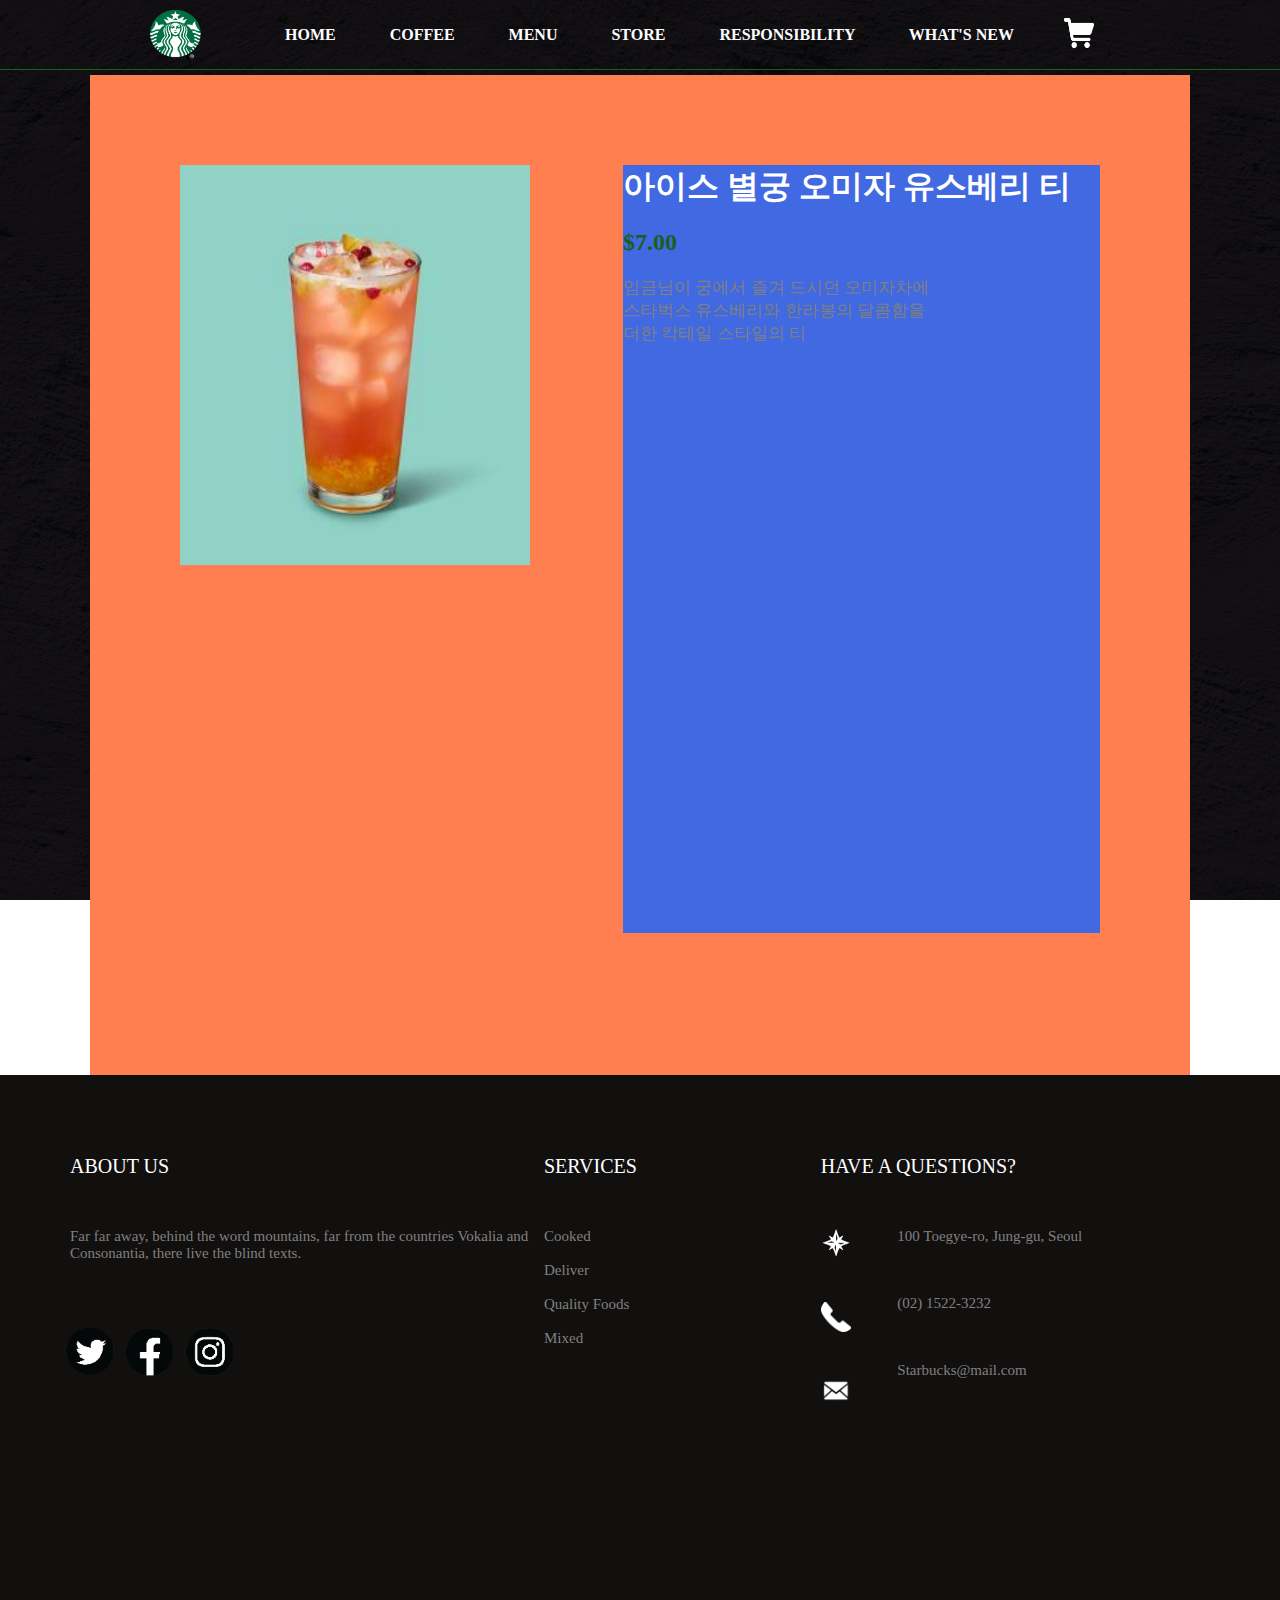
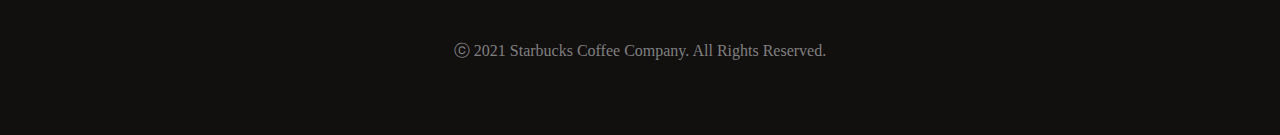
==== sub.html @ 3ebcf14f "2021.12.21" ====
<!DOCTYPE html>
<html lang="en">
<head>
    <meta charset="UTF-8">
    <meta http-equiv="X-UA-Compatible" content="IE=edge">
    <meta name="viewport" content="width=device-width, initial-scale=1.0">
    <title>Starbucks</title>

    <link rel="stylesheet" href="css/common.css">
    <link rel="stylesheet" href="css/footer.css">
    <link rel="stylesheet" href="css/sub.css">

    <script src="https://ajax.aspnetcdn.com/ajax/jQuery/jquery-3.4.0.min.js" > </script>

    <script src="js/header.js"></script>
    
</head>
<body>

    <header>

        <div id="headersub">
               
            <div class="small">
                <div class="logo"><a href="index.html"><img src="img/logo.png" alt=""></a></div>
                <div id="a">
                    <a href="sub.html"> HOME </a>
                    <a href="sub.html"> COFFEE </a>
                    <a href="sub.html"> MENU </a>
                    <a href="sub.html"> STORE </a>
                    <a href="sub.html"> RESPONSIBILITY </a>
                    <a href="sub.html"> WHAT'S NEW </a>
                        
                </div>

                <div class="cart"><a href="sub.html"><img src="img/cart.png" alt=""></a></div>
                <img src="img/i.png"  id="b">

            </div>

            <div id="c">
                <a href="sub.html"> HOME </a>
                <a href="sub.html"> COFFEE </a>
                <a href="sub.html"> MENU </a>
                <a href="sub.html"> STORE </a>
                <a href="sub.html"> RESPONSIBILITY </a>
                <a href="sub.html"> WHAT'S NEW </a>
            </div>  
                   
        </div>
    </header>


    <div id="subbox">

        <div class="smb">

            <img src="img/coffee5.jpg" alt="">

            <div class="text">

                <h1>아이스 별궁 오미자 유스베리 티</h1>
                <h2>$7.00</h2>
                <p>임금님이 궁에서 즐겨 드시던 오미자차에 <br>
                    스타벅스 유스베리와 한라봉의 달콤함을 <br>
                    더한 칵테일 스타일의 티</p>

            </div>
        </div>


    </div>

    <footer>
        <div id="footerbox">

            <div id="footercb1">

                <div class="footerfbox1">
                    

                    <span>ABOUT US</span>

                    <p>Far far away, behind the 
                    word mountains, far from 
                    the countries Vokalia and 
                    Consonantia, there live 
                    the blind texts.</p>
                </div>

                <div class="footerimgbox1">
                    <a href="#"><img src="img/twter.png" alt=""></a>
                    <a href="#"><img src="img/face.png" alt=""></a>
                    <a href="#"><img src="img/instar.png" alt=""></a>
                </div>

            </div>

            <div id="footercb2">

                <div class="footerfbox1">  
                    

                    <span>SERVICES</span> <p>

                    <a href="#">Cooked</a><br><br>
                    <a href="#">Deliver</a><br><br>
                    <a href="#">Quality Foods</a><br><br>
                    <a href="#">Mixed</a><br><br>
                </div>

            </div>

            <div id="footercb3">
                

                <span>HAVE A QUESTIONS?</span> <p>

                <div class="footerimgbox2">  

                    <img src="img/Map.png" alt=""> <p>
                    
                    <img src="img/phone.png" alt=""> <p>
                    
                    <img src="img/mail.png" alt=""> <p>
                
                </div>          

                <div class="footerfbox2">

                    <p>100 Toegye-ro, Jung-gu, Seoul</p>

                    <p>(02) 1522-3232</p>

                    <p>Starbucks@mail.com</p>

                </div>    
                
            </div>

            <div id="footercb4">
                
            </div>

        </div>
        
        <p>ⓒ 2021 Starbucks Coffee Company. All Rights Reserved.</p>

    </footer>

</body>
</html>
---- css/common.css ----
@charset "UTF-8";

*{margin: 0; padding: 0; box-sizing: border-box;}
ul,li,ol{list-style: none;}

@media (max-width:599px) {
  #top{width: 100%; height: 640px; margin: 0 auto; position: relative; font-size: 16px;}
  header{width: 100%; height: 75px; z-index: 3; position: absolute; top: 0; left: 0; right: 0; margin: 0 auto; border-bottom: 1px solid #1B5E20; font-weight: bolder;}

  .logo img{width: 70px; height: 60px; float: left; margin-top: 12px; margin-left: 20px;}
  #b{margin-right: 20px;}

  header .small {width: 100%; display: flex; align-items: center; justify-content: space-between;}
  header #c a{padding: 15px; text-decoration: none; display:block; color: #ffffff; background-color: #1B5E20;}
  header #c a:hover {background-color: #ffffff; color:#1B5E20; text-decoration: none; display: block;}
   #a {display:none;}
   #c {display: none;}
   img {cursor: pointer;}
   .cart img{display: none;}
}

@media(min-width:600px) and (max-width:1099px){
  #top{width: 100%; height: 640px; margin: 0 auto; position: relative; font-size: 16px;}
  header{width: 100%; height: 75px; z-index: 3; position: absolute; top: 0; left: 0; right: 0; margin: 0 auto; border-bottom: 1px solid #1B5E20; font-weight: bolder;}

  .logo img{width: 70px; height: 60px; float: left; margin-top: 12px; margin-left: 20px;}
  #b{margin-right: 20px;}

  header .small {width: 100%; display: flex; align-items: center; justify-content: space-between;}
  header #c a{padding: 15px; text-decoration: none; display:block; color: #ffffff; background-color: #1B5E20;}
  header #c a:hover {background-color: #ffffff; color:#1B5E20; text-decoration: none; display: block;}
   #a {display:none;}
   #c {display: none;}
   img {cursor: pointer;}
   .cart img{display: none;}
}

@media(min-width:1100px){
  #top{width: 100%; height: 640px; margin: 0 auto; position: relative; font-size: 16px;}
  header{width: 100%; height: 70px; z-index: 3; position: absolute; top: 0; left: 0; right: 0; margin: 0 auto; border-bottom: 1px solid #1B5E20; font-weight: bolder;}
  #headersub{width: 1100px; height: 100%; margin: 0 auto;}

  .logo img{width: 70px; height: 60px; float: left; margin-top: 10px; margin-left: 50px;}
  .cart img{width: 30px; height: 30px; }

  header .small{width: 100%; display: flex; align-items: center; justify-content:flex-start;}
  header a{padding: 25px; text-decoration: none; color: #ffffff; text-align: center; width: 100%;}
  header a:hover {background:none; color:#1B5E20;}
   #b,#c {display: none;}
   #a {display:block;}
}
---- css/footer.css ----
@charset "UTF-8";

@media(min-width:1100px){
  footer{width: 100%; height: 660px; background-color: #120F0F; color: white; margin: 0 auto;padding: 20px;}
  #footerbox{width: 100%; height: 80%; margin: 0 auto; padding: 60px 40px;}
  #footerbox p{text-align:start; font-size: 15px;}
  #footerbox span{font-size: 20px;}
  footer p{color: gray;  margin-top: 50px; text-align: center;}
  #footercb1{width: 40%; height: 100%; float: left; margin-right: 10px; margin-left: 10px;}
  #footercb1 img{width: 80px; height: 80px; float: left; margin-top: 50px; margin-left: -20px;}
  
  
  #footercb2{width: 23%; height: 100%; float: left; margin-right: 10px;}
  #footercb2 a{color: gray; text-decoration: none;}
  
  #footercb3{width: 33%; height: 100%; float: left;}
  .footerimgbox2{width: 20%; float: left; margin-top: 10px;}
  .footerimgbox2 img{width: 30px; height: 30px; margin-top: -10px;}
  
  .footerfbox2 p{margin-top: 50px;}

}

@media(min-width:600px) and (max-width:1099px){

  footer{width: 100%; height: 660px; background-color: #120F0F; color: white; margin: 0 auto;}
  #footerbox{width: 100%; height: 80%; margin: 0 auto;padding: 50px 30px;}
  #footerbox p{text-align:start; font-size: 15px;}
  #footerbox span{font-size: 20px;}
  footer p{color: gray;  margin-top: 50px; text-align: center;}
  #footercb1{width: 35%; height: 100%; float: left; margin-right: 10px;}
  #footercb1 img{width: 70px; height: 70px; float: left; margin-top: 50px; margin-left: -10px;}
  
  
  #footercb2{width: 24%; height: 100%; float: left; margin-right: 10px;}
  #footercb2 a{color: gray; text-decoration: none;}
  
  #footercb3{width: 35%; height: 100%; float: left;}
  .footerimgbox2{width: 20%; float: left; margin-top: 10px;}
  .footerimgbox2 img{width: 20px; height: 20px; margin-top: -20px;}
  
  .footerfbox2 p{margin-top: 50px;}


}

@media(max-width:599px){
  footer{width: 100%; height: 1000px; background-color: #120F0F; color: white; }
  #footerbox{width: 100%; height: 90%; float: left; padding: 50px;}
  #footerbox p{text-align:start; font-size: 15px;}
  #footerbox span{font-size: 20px;}
  footer p{color: gray;  margin-top: 50px; text-align: center;}
  #footercb1{width: 100%; height: 30%; margin-top: 30px;}
  #footercb1 img{width: 80px; height: 80px; float: left;}
  
  
  #footercb2{width: 100%; height: 30%; }
  #footercb2 a{color: gray; text-decoration: none;}
  
  #footercb3{width: 100%; height: 30%;}
  .footerimgbox2{width: 20%; float: left;}
  .footerimgbox2 img{width: 30px; height: 30px; margin-top: -10px;}
  
  .footerfbox2 p{margin-top: 50px;}

}
---- css/sub.css ----
@charset "UTF-8";

@font-face {
  font-family: 'S-CoreDream-9Black';
  src: url('https://cdn.jsdelivr.net/gh/projectnoonnu/noonfonts_six@1.2/S-CoreDream-9Black.woff') format('woff');
  font-weight: normal;
  font-style: normal;
}

body{width: 100%; height: 100%; background: url(../img/bg.jpg) no-repeat fixed  top/cover;}

#subbox{width: 1100px; height: 100%; background-color: coral; margin: 0 auto;}

.smb{width: 100%; height: 1000px; margin-top: 75px; padding: 20px;}
.smb img{width: 350px; height: 400px; margin-top: 70px; margin-left: 70px; float: left;}

.text{width: 45%; height: 80%; background-color: royalblue; float: right; margin-right: 70px; margin-top: 70px;}
.text h1{color: white; margin-bottom: 20px; f}
.text h2{color: #1B5E20;  margin-bottom: 20px;}
.text p{color: gray; font-size: 17px;}
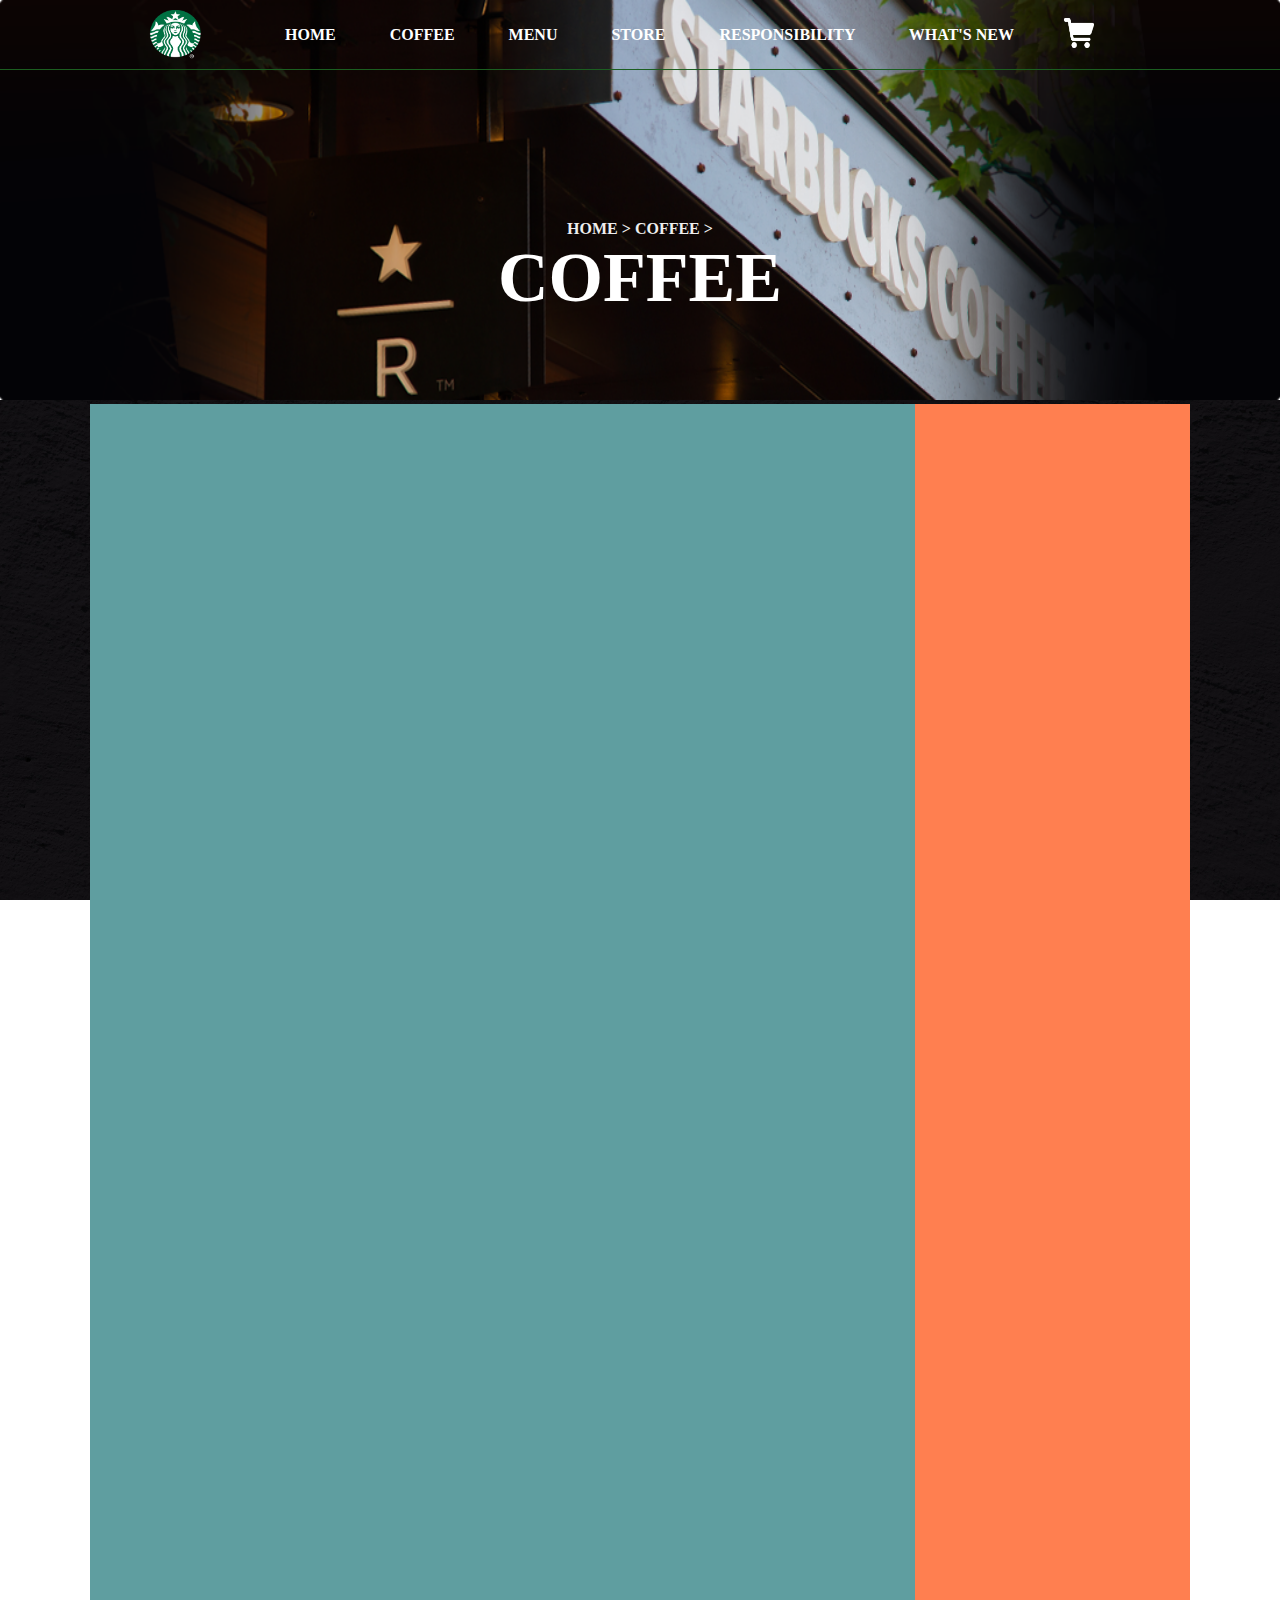
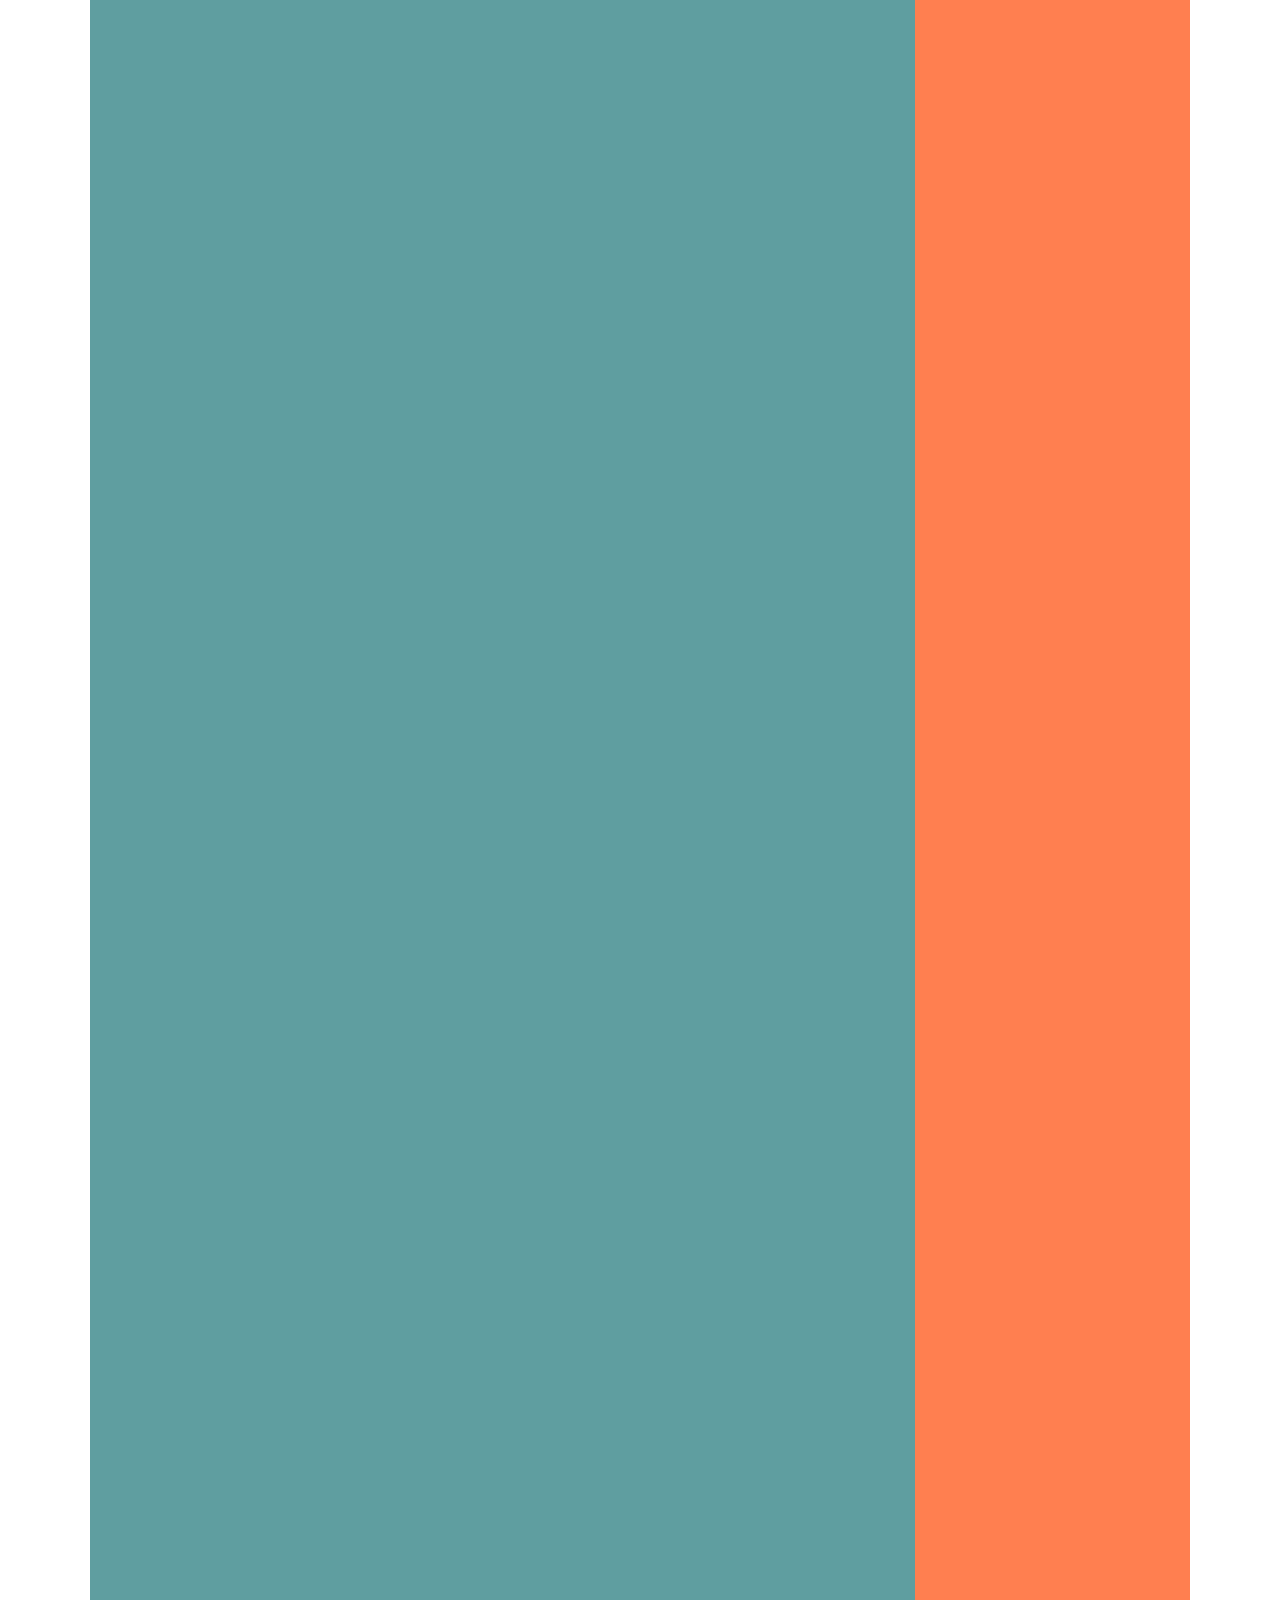
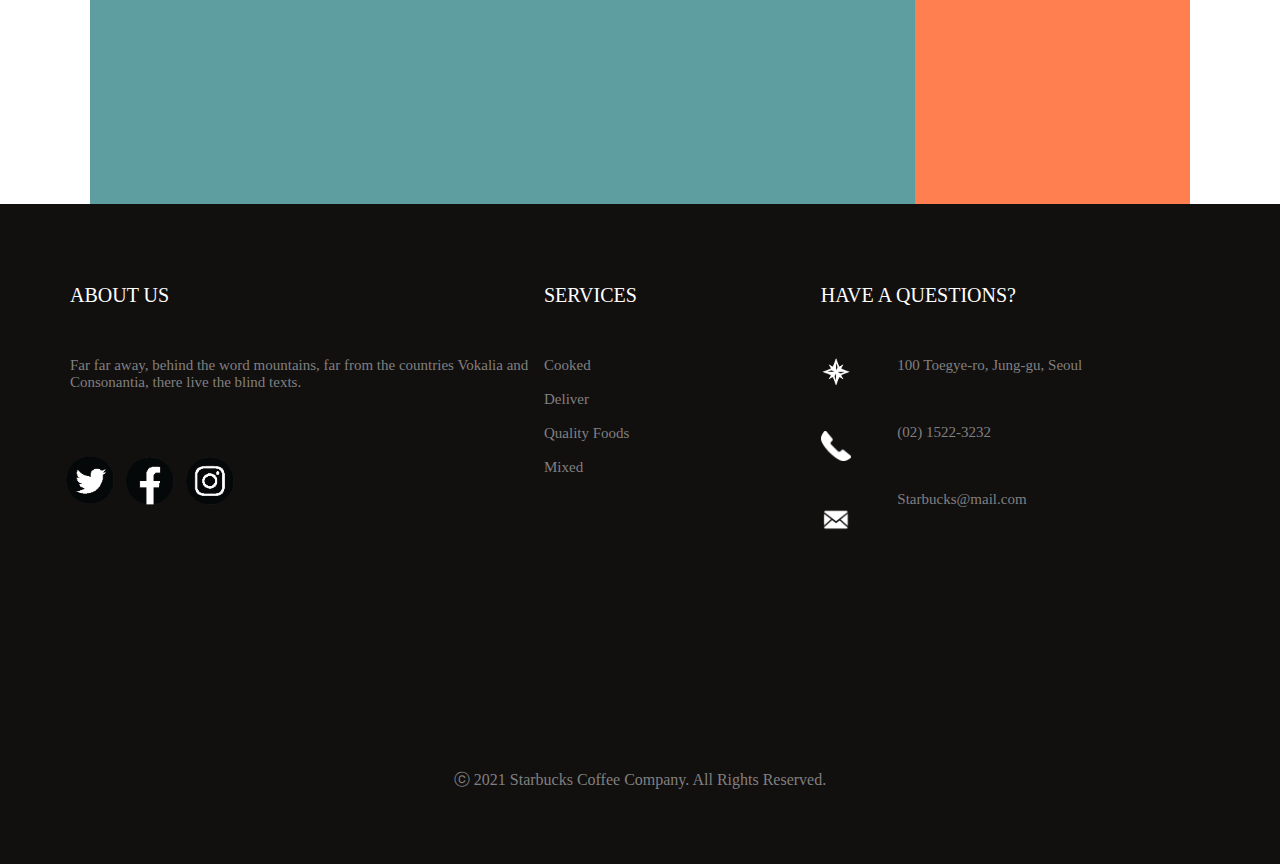
==== commit e8bdc2e0: "2021.12.22" ====
--- a/sub.html
+++ b/sub.html
@@ -50,24 +50,24 @@
         </div>
     </header>
 
+    <div id="subbn">
+        <img src="img/reserve_store_fimg01.png" alt="">
+
+        <div class="fb">
+            <p><a href="index.html">HOME ></a> COFFEE ></p>
+            <h1>COFFEE</h1>
+        </div>
+    </div>
 
     <div id="subbox">
 
-        <div class="smb">
+        <div class="sba">
 
-            <img src="img/coffee5.jpg" alt="">
-
-            <div class="text">
-
-                <h1>아이스 별궁 오미자 유스베리 티</h1>
-                <h2>$7.00</h2>
-                <p>임금님이 궁에서 즐겨 드시던 오미자차에 <br>
-                    스타벅스 유스베리와 한라봉의 달콤함을 <br>
-                    더한 칵테일 스타일의 티</p>
-
-            </div>
         </div>
 
+        <div class="sbb">
+            
+        </div>
 
     </div>
 
--- a/css/sub.css
+++ b/css/sub.css
@@ -6,15 +6,18 @@
   font-weight: normal;
   font-style: normal;
 }
+a{text-decoration: none;}
 
 body{width: 100%; height: 100%; background: url(../img/bg.jpg) no-repeat fixed  top/cover;}
 
 #subbox{width: 1100px; height: 100%; background-color: coral; margin: 0 auto;}
 
-.smb{width: 100%; height: 1000px; margin-top: 75px; padding: 20px;}
-.smb img{width: 350px; height: 400px; margin-top: 70px; margin-left: 70px; float: left;}
+#subbn img{width: 100%; height: 400px; position: relative;}
 
-.text{width: 45%; height: 80%; background-color: royalblue; float: right; margin-right: 70px; margin-top: 70px;}
-.text h1{color: white; margin-bottom: 20px; f}
-.text h2{color: #1B5E20;  margin-bottom: 20px;}
-.text p{color: gray; font-size: 17px;}+.fb{position: absolute; color: white; width: 100%; top: 220px; text-align: center;}
+.fb p{font-weight: bolder; color: #eee;}
+.fb a{color: #eee; font-weight: bolder;}
+.fb a:hover{color:#1B5E20;}
+.fb h1{font-size: 70px;}
+
+.sba{width: 75%; height: 3000px; background-color: cadetblue;}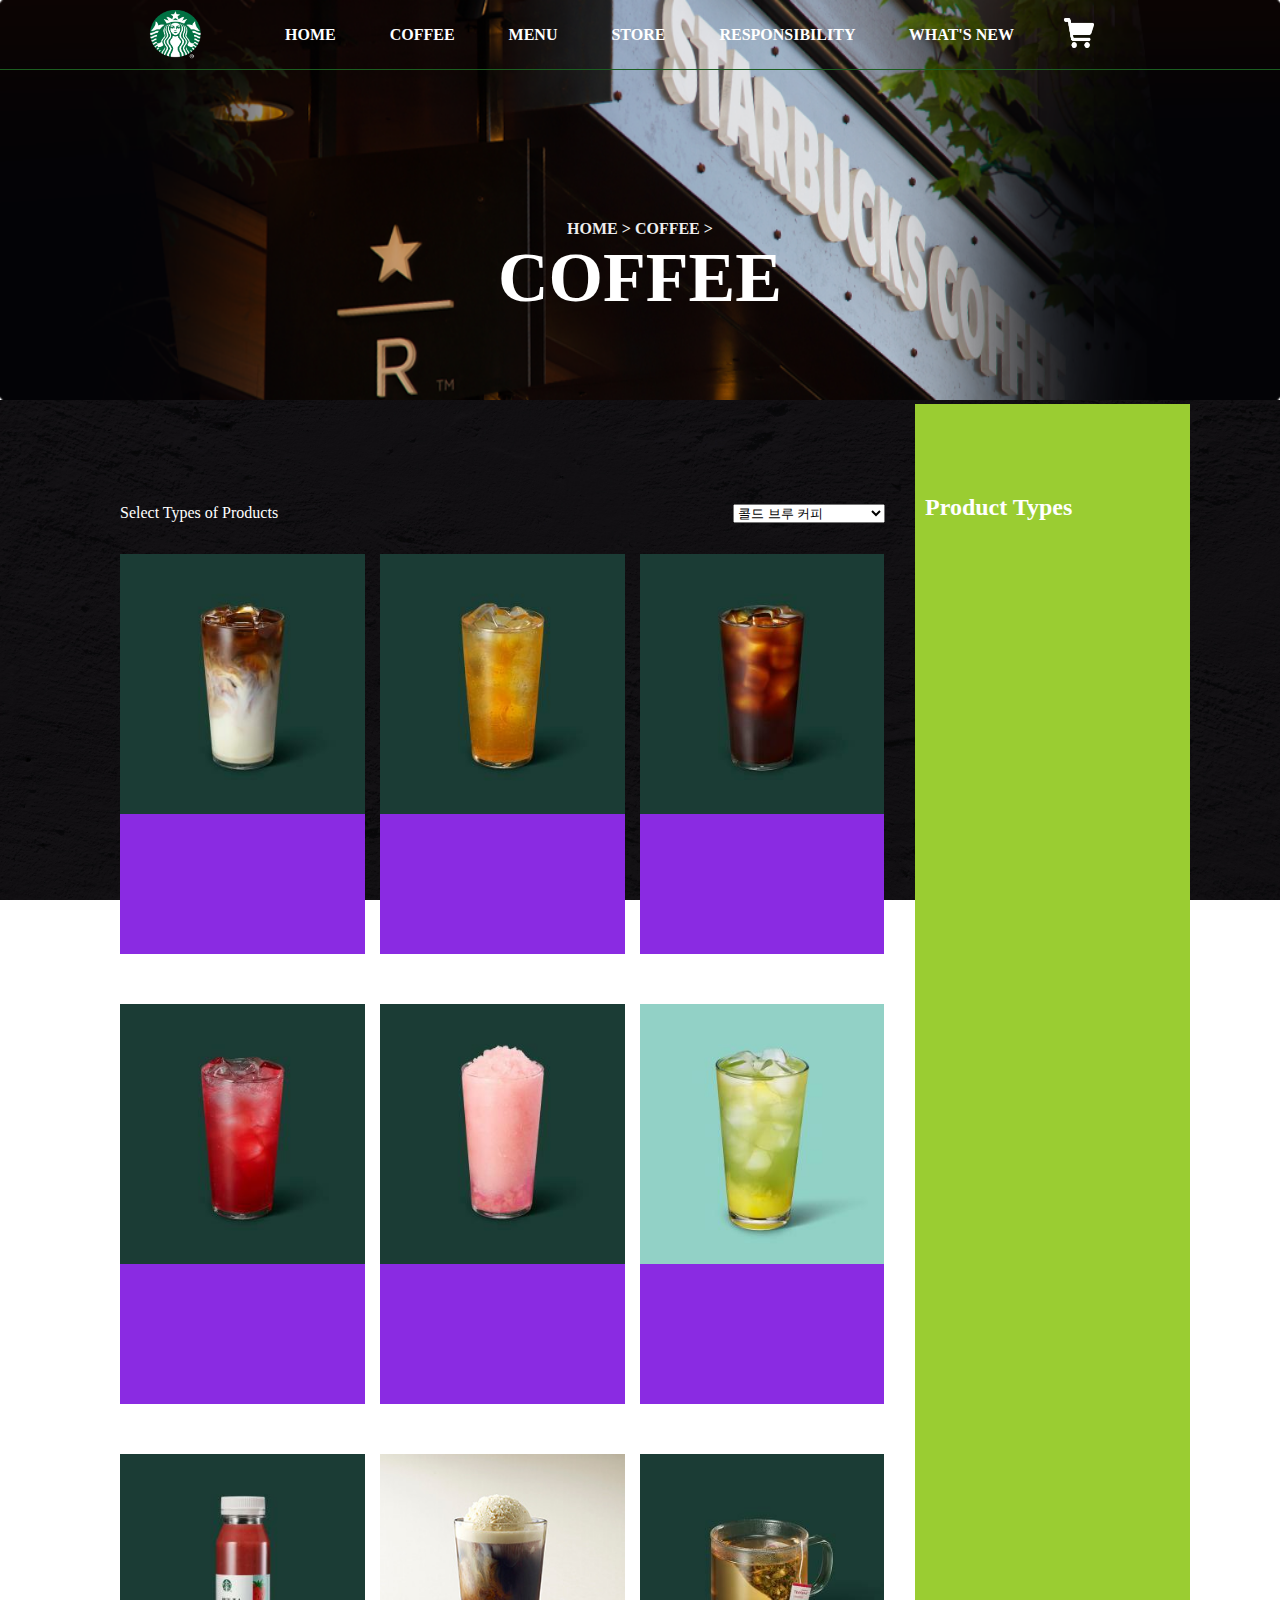
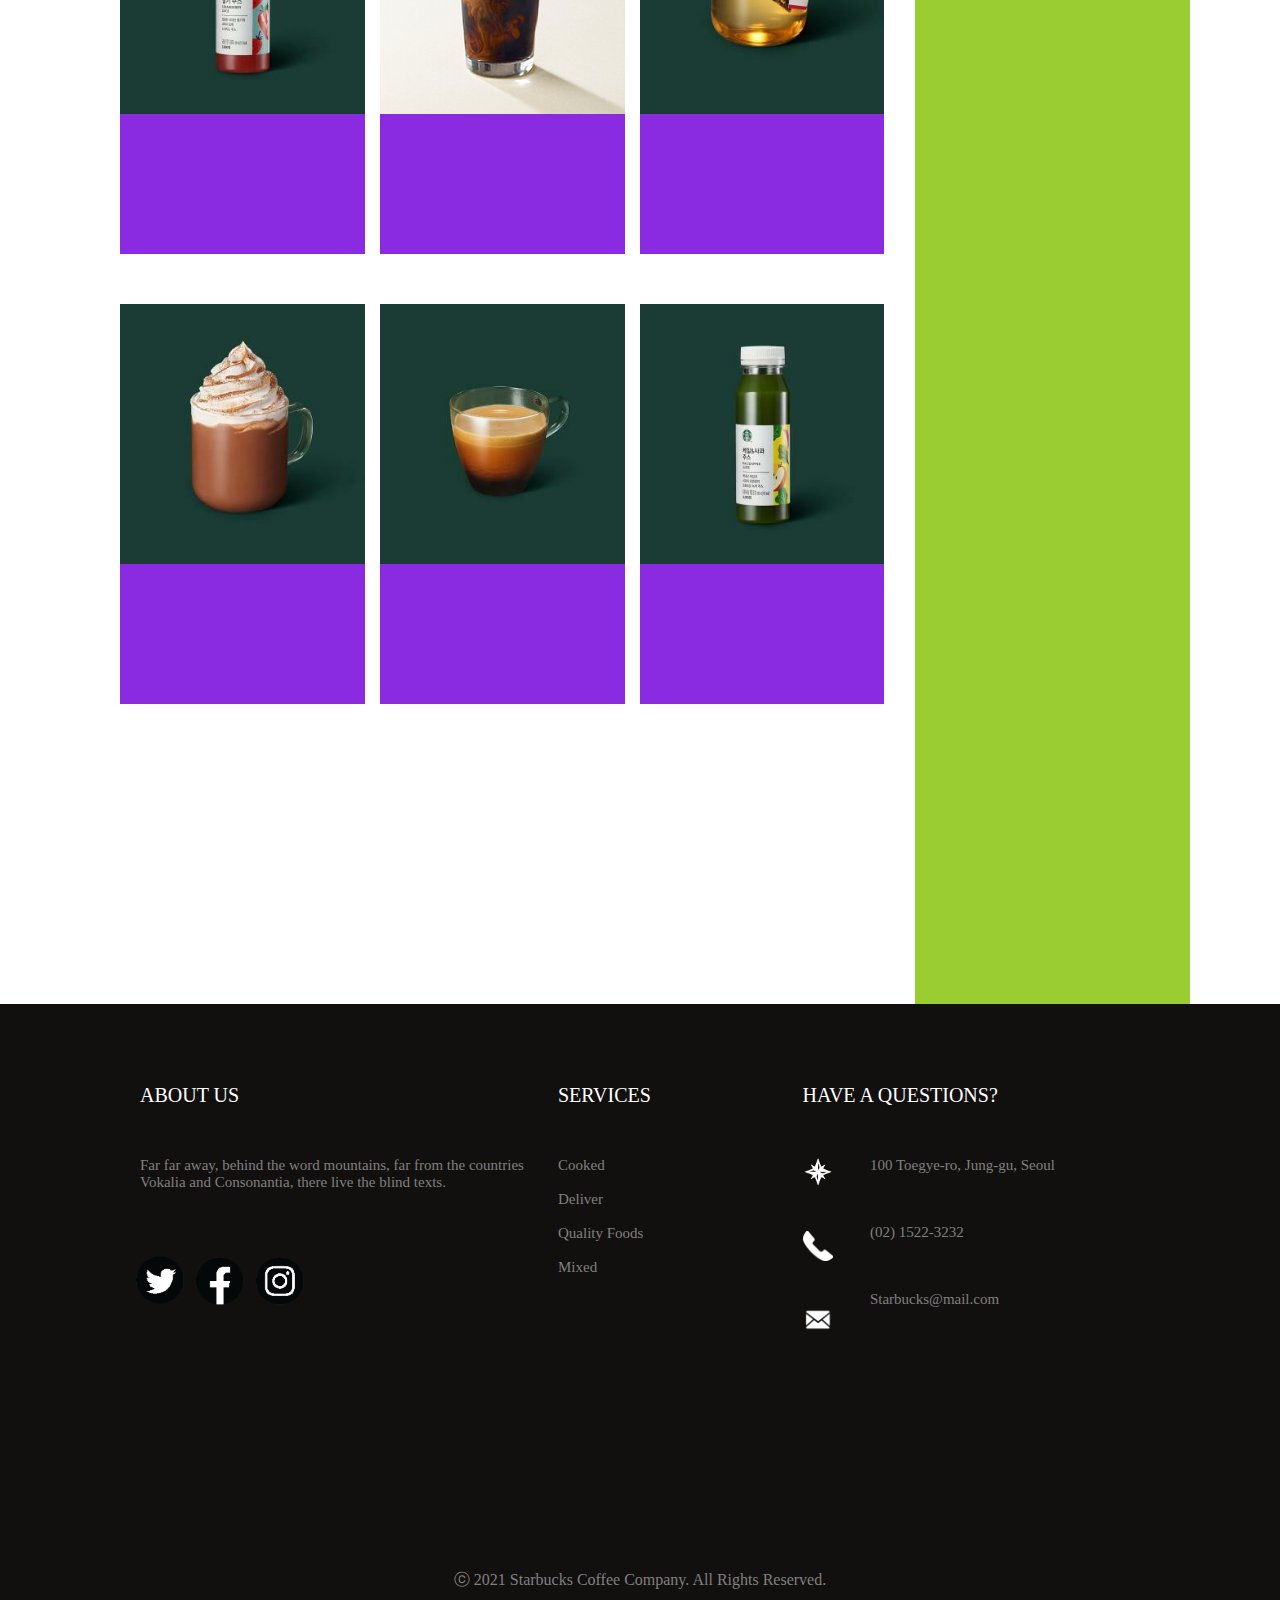
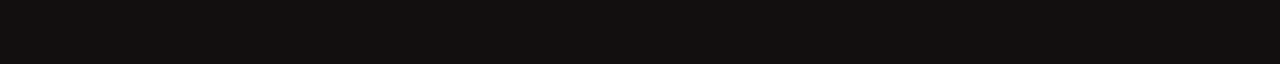
==== commit 173c3295: "2021.12.23" ====
--- a/sub.html
+++ b/sub.html
@@ -54,20 +54,125 @@
         <img src="img/reserve_store_fimg01.png" alt="">
 
         <div class="fb">
-            <p><a href="index.html">HOME ></a> COFFEE ></p>
+            <p><a href="index.html">HOME &#62;</a> COFFEE &#62;</p>
             <h1>COFFEE</h1>
         </div>
     </div>
 
     <div id="subbox">
 
-        <div class="sba">
-
-        </div>
-
-        <div class="sbb">
+        <div id="sba">
+
+            <div class="Products">
+                <p>Select Types of Products</p>
+
+                <select name="select" id="select">
+                    <option>콜드 브루 커피</option>
+                    <option>브루드 커피</option>
+                    <option>에스프레소</option>
+                    <option>프라푸치노</option>
+                    <option>블렌디드</option>
+                    <option>스타벅스 피지오</option>
+                    <option>티(티바나)</option>
+                    <option>기타 제조 음료</option>
+                    <option>스타벅스 주스(병음료)</option>
+                </select>
+            </div>
+
+            <div class="Shopping">
+
+                <img src="img/[128695]_20210426092031969.jpg" alt="">
+
+                <div class="">
+
+                </div>
+
+            </div>
+            <div class="Shopping">
+
+                <img src="img/[107025]_20210419104756955.jpg" alt="">
+                
+
+            </div>
+            <div class="Shopping1">
+
+                <img src="img/[106509]_20210430111852870.jpg" alt="">
+                
+
+            </div>
+            <div class="Shopping">
+
+                <img src="img/[107031]_20210419125349904.jpg" alt="">
+
+
+            </div>
+            <div class="Shopping">
+
+                <img src="img/[9200000002766]_20210419125528821.jpg" alt="">
+
+
+            </div>
+            <div class="Shopping1">
+
+                <img src="img/[9200000003516]_20210322093050113.jpg" alt="">
+
+
+            </div>
+            <div class="Shopping">
+
+                <img src="img/[5210008070]_20210426095034991.jpg" alt="">
+
+
+            </div>
+            <div class="Shopping">
+
+                <img src="img/[9200000001635]_20210225092236748.jpg" alt="">
+                
+
+            </div>
+            <div class="Shopping1">
+
+                <img src="img/[4004000000076]_20210415154920731.jpg" alt="">
+                
+
+            </div>
+            <div class="Shopping">
+
+                <img src="img/[72]_20210415140949967.jpg" alt="">
+
+
+            </div>
+            <div class="Shopping">
+
+                <img src="img/[20]_20210415144112678.jpg" alt="">
+                
+
+            </div>
+            <div class="Shopping1">
+
+                <img src="img/[5210008072]_20210426100712780.jpg" alt="">
+
+
+            </div>
+
+            <div class="">
+
+
+            </div>
+
+        </div>
+
+
+
+        <div id="sbb">
             
-        </div>
+            <h2>Product Types</h2>
+
+            
+
+
+        </div>
+
 
     </div>
 
--- a/css/footer.css
+++ b/css/footer.css
@@ -2,7 +2,7 @@
 
 @media(min-width:1100px){
   footer{width: 100%; height: 660px; background-color: #120F0F; color: white; margin: 0 auto;padding: 20px;}
-  #footerbox{width: 100%; height: 80%; margin: 0 auto; padding: 60px 40px;}
+  #footerbox{width: 1100PX; height: 80%; margin: 0 auto; padding: 60px 40px;}
   #footerbox p{text-align:start; font-size: 15px;}
   #footerbox span{font-size: 20px;}
   footer p{color: gray;  margin-top: 50px; text-align: center;}
--- a/css/sub.css
+++ b/css/sub.css
@@ -10,7 +10,7 @@
 
 body{width: 100%; height: 100%; background: url(../img/bg.jpg) no-repeat fixed  top/cover;}
 
-#subbox{width: 1100px; height: 100%; background-color: coral; margin: 0 auto;}
+#subbox{width: 1100px; height: 2200px; margin: 0 auto;}
 
 #subbn img{width: 100%; height: 400px; position: relative;}
 
@@ -20,4 +20,17 @@
 .fb a:hover{color:#1B5E20;}
 .fb h1{font-size: 70px;}
 
-.sba{width: 75%; height: 3000px; background-color: cadetblue;}+#sba{width: 75%; height: 100%; padding: 100px 30px; float: left;}
+.Products{width: 100%; height: 50px;}
+.Products p{float: left; color: white; }
+.Products select{float: right;}
+
+.Shopping{width: 32%; height: 400px; background-color: blueviolet; float: left; margin-right: 15px; margin-bottom: 50px;}
+.Shopping img{width: 100%; height: 65%;}
+
+.Shopping1{width: 32%; height: 400px; background-color: blueviolet; float: left;}
+.Shopping1 img{width: 100%; height: 65%;}
+
+
+#sbb{width: 25%; height: 100%; background-color: yellowgreen; float: right; padding: 90px 10px;}
+#sbb h2{color: white;} 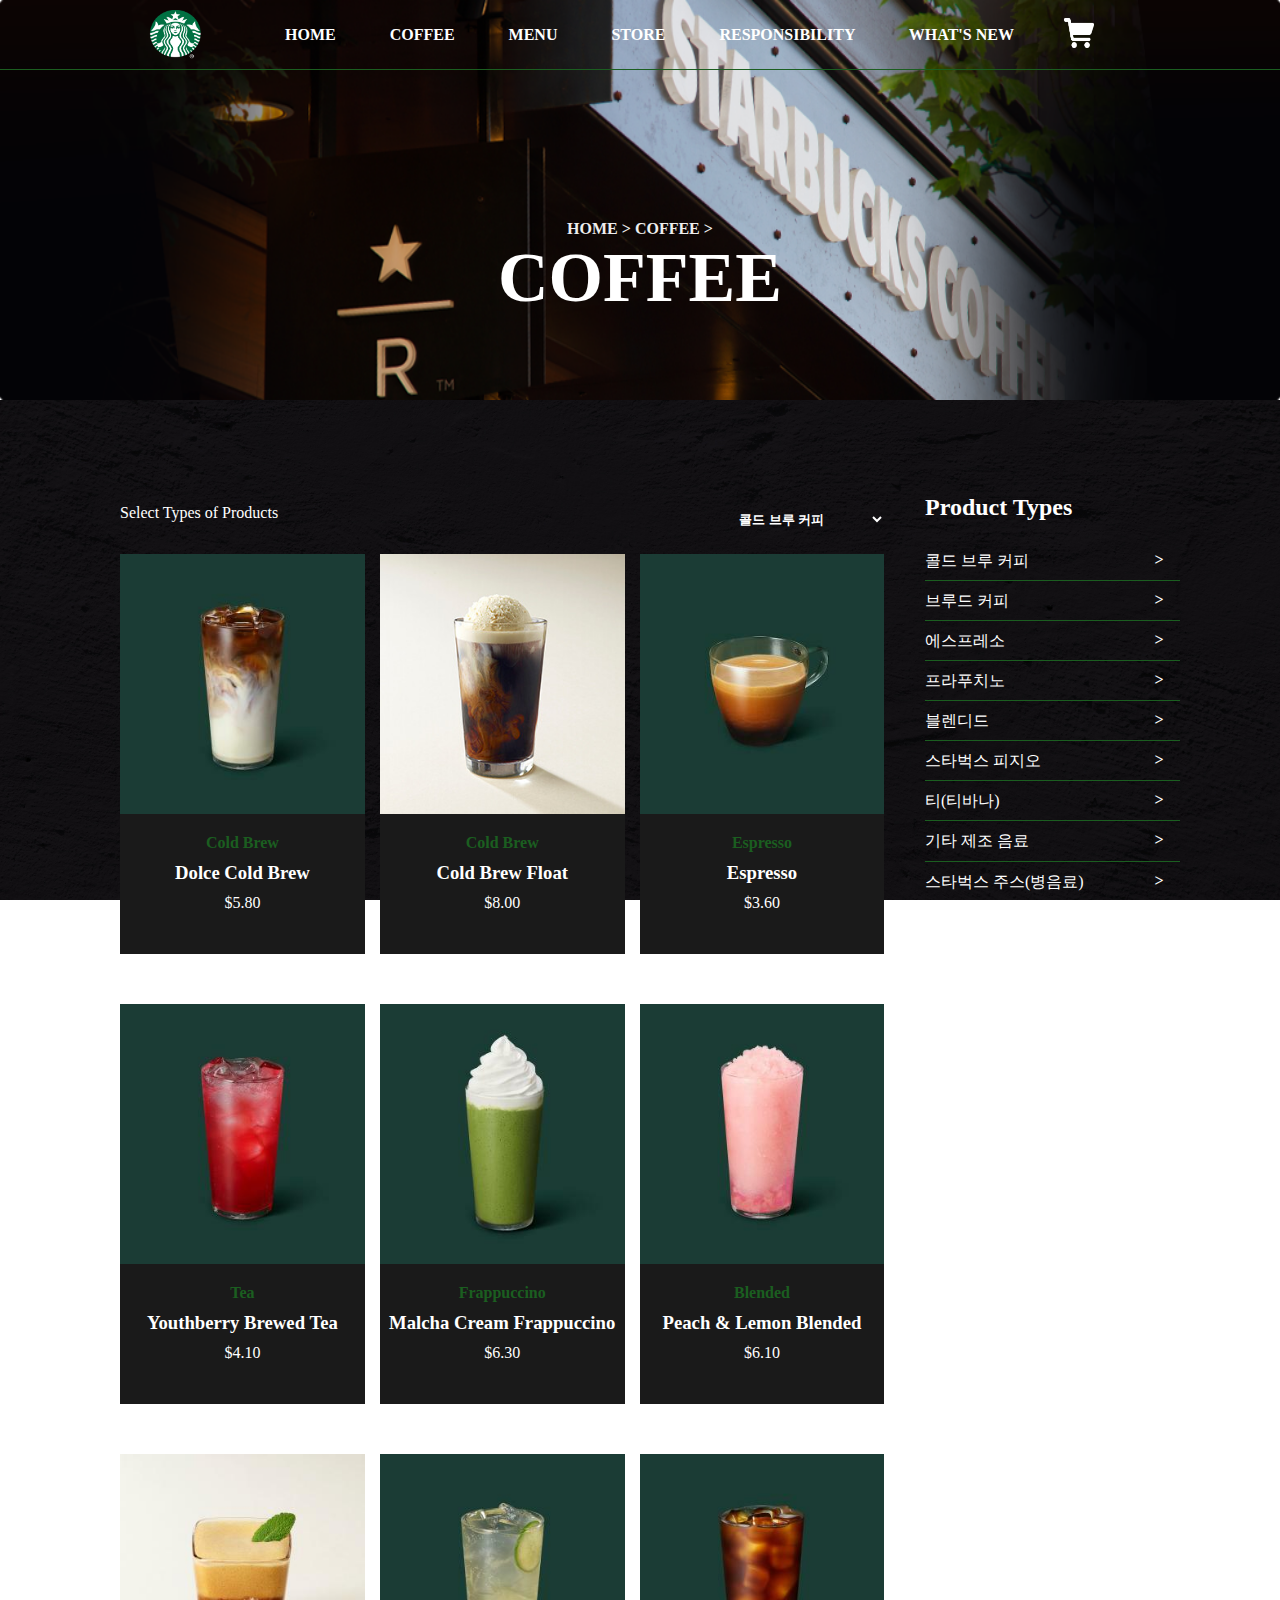
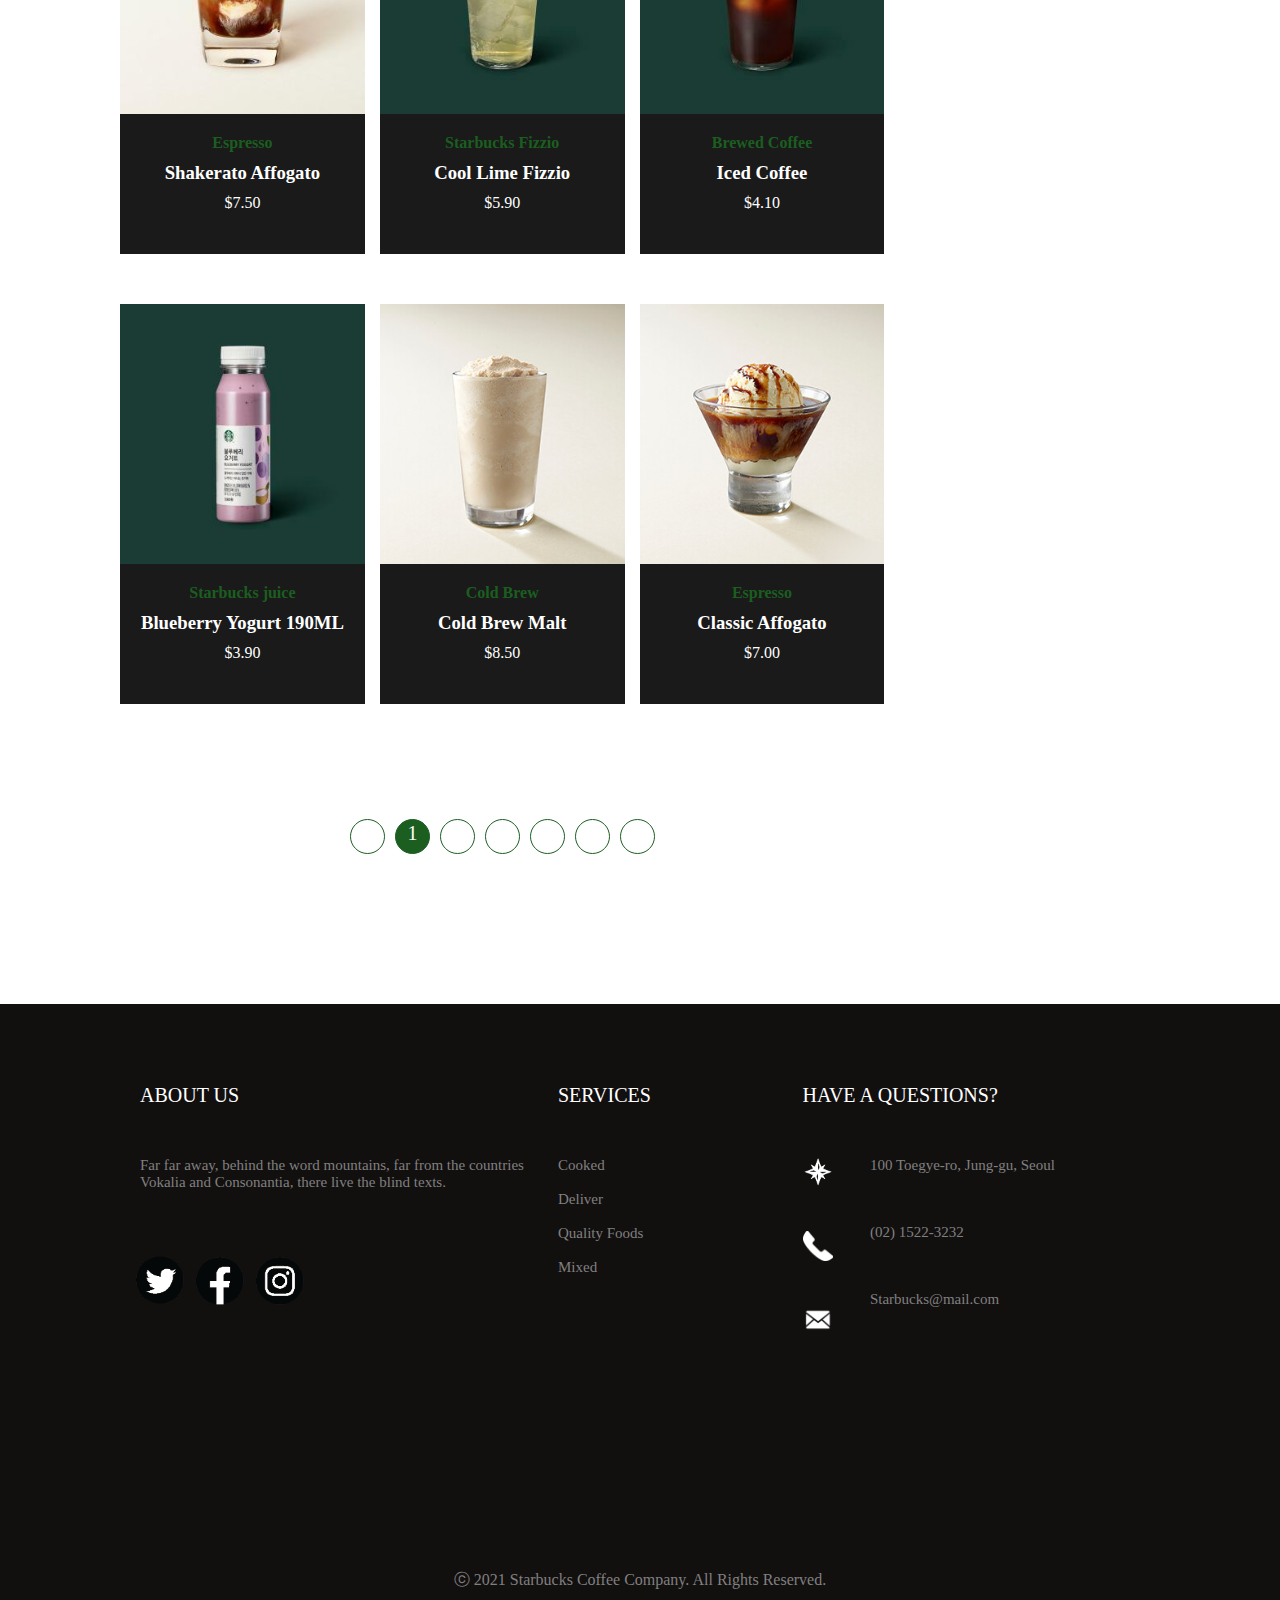
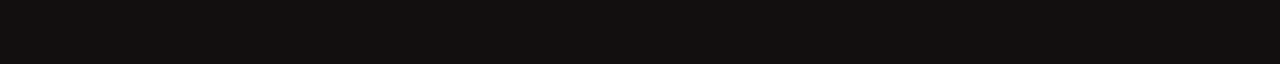
==== commit 51259b56: "2021.12.24" ====
--- a/sub.html
+++ b/sub.html
@@ -24,7 +24,7 @@
             <div class="small">
                 <div class="logo"><a href="index.html"><img src="img/logo.png" alt=""></a></div>
                 <div id="a">
-                    <a href="sub.html"> HOME </a>
+                    <a href="index.html"> HOME </a>
                     <a href="sub.html"> COFFEE </a>
                     <a href="sub.html"> MENU </a>
                     <a href="sub.html"> STORE </a>
@@ -39,7 +39,7 @@
             </div>
 
             <div id="c">
-                <a href="sub.html"> HOME </a>
+                <a href="index.html"> HOME </a>
                 <a href="sub.html"> COFFEE </a>
                 <a href="sub.html"> MENU </a>
                 <a href="sub.html"> STORE </a>
@@ -81,82 +81,336 @@
 
             <div class="Shopping">
 
-                <img src="img/[128695]_20210426092031969.jpg" alt="">
-
-                <div class="">
-
-                </div>
-
-            </div>
-            <div class="Shopping">
-
-                <img src="img/[107025]_20210419104756955.jpg" alt="">
+                <div class="imgbox">
+
+                    <img src="img/[128695]_20210426092031969.jpg" alt="">
+
+                    <div class="sc">
+
+                        <div class="scs1">
+                            <img src="img/sub1.png" alt="">
+                        </div>
+
+                        <div class="scs2">
+                            <img src="img/sub2.png" alt="">
+                        </div>
+                    </div>
+
+                </div>
+
+                <div class="tb">
+                    <p>Cold Brew</p>
+                    <h3>Dolce Cold Brew</h3>
+                    <span>$5.80</span>
+                </div>
+
+            </div>
+            <div class="Shopping">
+
+                <div class="imgbox">
+
+                    <img src="img/[9200000001635]_20210225092236748.jpg" alt="">
+
+                    <div class="sc">
+
+                        <div class="scs1">
+                            <img src="img/sub1.png" alt="">
+                        </div>
+
+                        <div class="scs2">
+                            <img src="img/sub2.png" alt="">
+                        </div>
+                    </div>
+
+                </div>
+
+                <div class="tb">
+                    <p>Cold Brew</p>
+                    <h3>Cold Brew Float</h3>
+                    <span>$8.00</span>
+                </div>
                 
 
             </div>
             <div class="Shopping1">
 
-                <img src="img/[106509]_20210430111852870.jpg" alt="">
-                
-
-            </div>
-            <div class="Shopping">
-
-                <img src="img/[107031]_20210419125349904.jpg" alt="">
-
-
-            </div>
-            <div class="Shopping">
-
-                <img src="img/[9200000002766]_20210419125528821.jpg" alt="">
-
+                <div class="imgbox">
+
+                    <img src="img/[20]_20210415144112678.jpg" alt="">
+
+                    <div class="sc">
+
+                        <div class="scs1">
+                            <img src="img/sub1.png" alt="">
+                        </div>
+
+                        <div class="scs2">
+                            <img src="img/sub2.png" alt="">
+                        </div>
+                    </div>
+
+                </div>
+
+                <div class="tb">
+                    <p>Espresso</p>
+                    <h3>Espresso</h3>
+                    <span>$3.60</span>
+                </div>
+                
+
+            </div>
+            
+            <div class="Shopping">
+
+                <div class="imgbox">
+
+                    <img src="img/[107031]_20210419125349904.jpg" alt="">
+
+                    <div class="sc">
+
+                        <div class="scs1">
+                            <img src="img/sub1.png" alt="">
+                        </div>
+
+                        <div class="scs2">
+                            <img src="img/sub2.png" alt="">
+                        </div>
+                    </div>
+
+                </div>
+
+                <div class="tb">
+                    <p>Tea</p>
+                    <h3>Youthberry Brewed Tea</h3>
+                    <span>$4.10</span>
+                </div>
+
+            </div>
+            <div class="Shopping">
+
+                <div class="imgbox">
+
+                    <img src="img/[9200000002502]_20210426100408048.jpg" alt="">
+
+                    <div class="sc">
+
+                        <div class="scs1">
+                            <img src="img/sub1.png" alt="">
+                        </div>
+
+                        <div class="scs2">
+                            <img src="img/sub2.png" alt="">
+                        </div>
+                    </div>
+
+                </div>
+
+                <div class="tb">
+                    <p>Frappuccino</p>
+                    <h3>Malcha Cream Frappuccino</h3>
+                    <span>$6.30</span>
+                </div>
+                
 
             </div>
             <div class="Shopping1">
 
-                <img src="img/[9200000003516]_20210322093050113.jpg" alt="">
-
-
-            </div>
-            <div class="Shopping">
-
-                <img src="img/[5210008070]_20210426095034991.jpg" alt="">
-
-
-            </div>
-            <div class="Shopping">
-
-                <img src="img/[9200000001635]_20210225092236748.jpg" alt="">
+                <div class="imgbox">
+
+                    <img src="img/[9200000002766]_20210419125528821.jpg" alt="">
+
+                    <div class="sc">
+
+                        <div class="scs1">
+                            <img src="img/sub1.png" alt="">
+                        </div>
+
+                        <div class="scs2">
+                            <img src="img/sub2.png" alt="">
+                        </div>
+                    </div>
+
+                </div>
+
+                <div class="tb">
+                    <p>Blended</p>
+                    <h3>Peach & Lemon Blended</h3>
+                    <span>$6.10</span>
+                </div>
+                
+
+            </div>
+            <div class="Shopping">
+
+                <div class="imgbox">
+
+                    <img src="img/[9200000003505]_20210322093241535.jpg" alt="">
+
+                    <div class="sc">
+
+                        <div class="scs1">
+                            <img src="img/sub1.png" alt="">
+                        </div>
+
+                        <div class="scs2">
+                            <img src="img/sub2.png" alt="">
+                        </div>
+                    </div>
+
+                </div>
+
+                <div class="tb">
+                    <p>Espresso</p>
+                    <h3>Shakerato Affogato</h3>
+                    <span>$7.50</span>
+                </div>
+
+            </div>
+            <div class="Shopping">
+
+                <div class="imgbox">
+
+                    <img src="img/[107051]_20210419112151972.jpg" alt="">
+
+                    <div class="sc">
+
+                        <div class="scs1">
+                            <img src="img/sub1.png" alt="">
+                        </div>
+
+                        <div class="scs2">
+                            <img src="img/sub2.png" alt="">
+                        </div>
+                    </div>
+
+                </div>
+
+                <div class="tb">
+                    <p>Starbucks Fizzio</p>
+                    <h3>Cool Lime Fizzio</h3>
+                    <span>$5.90</span>
+                </div>
                 
 
             </div>
             <div class="Shopping1">
 
-                <img src="img/[4004000000076]_20210415154920731.jpg" alt="">
-                
-
-            </div>
-            <div class="Shopping">
-
-                <img src="img/[72]_20210415140949967.jpg" alt="">
-
-
-            </div>
-            <div class="Shopping">
-
-                <img src="img/[20]_20210415144112678.jpg" alt="">
+                <div class="imgbox">
+
+                    <img src="img/[106509]_20210430111852870.jpg" alt="">
+
+                    <div class="sc">
+
+                        <div class="scs1">
+                            <img src="img/sub1.png" alt="">
+                        </div>
+
+                        <div class="scs2">
+                            <img src="img/sub2.png" alt="">
+                        </div>
+                    </div>
+
+                </div>
+
+                <div class="tb">
+                    <p>Brewed Coffee</p>
+                    <h3>Iced Coffee</h3>
+                    <span>$4.10</span>
+                </div>
+                
+
+            </div>
+            <div class="Shopping">
+
+                <div class="imgbox">
+
+                    <img src="img/[5210008063]_20210419104847612.jpg" alt="">
+
+                    <div class="sc">
+
+                        <div class="scs1">
+                            <img src="img/sub1.png" alt="">
+                        </div>
+
+                        <div class="scs2">
+                            <img src="img/sub2.png" alt="">
+                        </div>
+                    </div>
+
+                </div>
+
+                <div class="tb">
+                    <p>Starbucks juice</p>
+                    <h3>Blueberry Yogurt 190ML</h3>
+                    <span>$3.90</span>
+                </div>
+
+            </div>
+            <div class="Shopping">
+
+                <div class="imgbox">
+
+                    <img src="img/[9200000001636]_20210225093600536.jpg" alt="">
+
+                    <div class="sc">
+
+                        <div class="scs1">
+                            <img src="img/sub1.png" alt="">
+                        </div>
+
+                        <div class="scs2">
+                            <img src="img/sub2.png" alt="">
+                        </div>
+                    </div>
+
+                </div>
+
+                <div class="tb">
+                    <p>Cold Brew</p>
+                    <h3>Cold Brew Malt</h3>
+                    <span>$8.50</span>
+                </div>
                 
 
             </div>
             <div class="Shopping1">
 
-                <img src="img/[5210008072]_20210426100712780.jpg" alt="">
-
-
-            </div>
-
-            <div class="">
-
+                <div class="imgbox">
+
+                    <img src="img/[9200000001631]_20210225090916684.jpg" alt="">
+
+                    <div class="sc">
+
+                        <div class="scs1">
+                            <img src="img/sub1.png" alt="">
+                        </div>
+
+                        <div class="scs2">
+                            <img src="img/sub2.png" alt="">
+                        </div>
+                    </div>
+
+                </div>
+
+                <div class="tb">
+                    <p>Espresso</p>
+                    <h3>Classic Affogato</h3>
+                    <span>$7.00</span>
+                </div>
+                
+
+            </div>
+            
+
+            <div class="abcd">
+
+                <div>&#60;</div>
+                <div>1</div>
+                <div>2</div>
+                <div>3</div>
+                <div>4</div>
+                <div>5</div>
+                <div>&#62;</div>
 
             </div>
 
@@ -168,9 +422,60 @@
             
             <h2>Product Types</h2>
 
-            
-
-
+            <div class="tablebox">
+                <a href="#">콜드 브루 커피</a> 
+                <div class="tbb">
+                    <a href="#">&#62;</a>
+                </div>
+            </div>    
+            <div class="tablebox">
+                <a href="#">브루드 커피</a>
+                <div class="tbb">
+                    <a href="#">&#62;</a>
+                </div>
+            </div>
+            <div class="tablebox">
+                <a href="#">에스프레소</a>
+                <div class="tbb">
+                    <a href="#">&#62;</a>
+                </div>
+            </div>
+            <div class="tablebox">
+                <a href="#">프라푸치노</a>
+                <div class="tbb">
+                    <a href="#">&#62;</a>
+                </div>
+            </div>
+            <div class="tablebox">
+                <a href="#">블렌디드</a>
+                <div class="tbb">
+                    <a href="#">&#62;</a>
+                </div>
+            </div>
+            <div class="tablebox">
+                <a href="#">스타벅스 피지오</a>
+                <div class="tbb">
+                    <a href="#">&#62;</a>
+                </div>
+            </div>
+            <div class="tablebox">
+                <a href="#">티(티바나)</a>
+                <div class="tbb">
+                    <a href="#">&#62;</a>
+                </div>
+            </div>
+            <div class="tablebox">
+                <a href="#">기타 제조 음료</a>
+                <div class="tbb">
+                    <a href="#">&#62;</a>
+                </div>
+            </div>
+            <div class="tablebox">
+                <a href="#">스타벅스 주스(병음료)</a>
+                <div class="tbb">
+                    <a href="#">&#62;</a>
+                </div>
+            </div>
         </div>
 
 
--- a/css/sub.css
+++ b/css/sub.css
@@ -6,7 +6,8 @@
   font-weight: normal;
   font-style: normal;
 }
-a{text-decoration: none;}
+a{text-decoration: none; color: white;}
+a:hover{color: #1B5E20;}
 
 body{width: 100%; height: 100%; background: url(../img/bg.jpg) no-repeat fixed  top/cover;}
 
@@ -18,19 +19,51 @@
 .fb p{font-weight: bolder; color: #eee;}
 .fb a{color: #eee; font-weight: bolder;}
 .fb a:hover{color:#1B5E20;}
-.fb h1{font-size: 70px;}
+.fb h1{font-size: 70px; font-family: 'Monotype Corsiva';}
 
 #sba{width: 75%; height: 100%; padding: 100px 30px; float: left;}
 .Products{width: 100%; height: 50px;}
 .Products p{float: left; color: white; }
-.Products select{float: right;}
+.Products select{float: right; background: none; color: white; height: 30px; border: none; font-weight: bold;}
+.Products option{color: #1B5E20; font-weight: bold; height: 30px;}
 
-.Shopping{width: 32%; height: 400px; background-color: blueviolet; float: left; margin-right: 15px; margin-bottom: 50px;}
-.Shopping img{width: 100%; height: 65%;}
+.Shopping{width: 32%; height: 400px; float: left; margin-right: 15px; margin-bottom: 50px; background-color: #1a1a1a;}
+.Shopping1{width: 32%; height: 400px; background-color: #1a1a1a; float: left; margin-bottom: 50px;}
+.imgbox{width: 100%; height: 65%; position: relative;}
+.imgbox img{width: 100%; height: 100%; position: absolute;}
 
-.Shopping1{width: 32%; height: 400px; background-color: blueviolet; float: left;}
-.Shopping1 img{width: 100%; height: 65%;}
+.sc{width: 100%; height: 100%; position: absolute; transition: all 0.5s ease; display: flex; flex-flow: row wrap; justify-content: space-around; align-items: center; padding: 50px; opacity: 0;}
+.sc:hover{background-color: black; opacity: 0.8;}
+
+.scs1{width: 50px; height: 50px; float: left;  border: 1px white solid; padding:  7px 9px; cursor: pointer;}
+.scs1 img{width: 30px; height: 30px;}
+
+.scs2{width: 50px; height: 50px; float: left; border: 1px white solid; padding: 9px; cursor: pointer;}
+.scs2 img{width: 30px; height: 30px;}
+
+.tb{width: 100%; height: 30%; text-align: center; color: white;}
+.tb p{color: #1B5E20; margin-top: 20px; font-family: 'Monotype Corsiva'; font-weight: bolder; }
+.tb h3{margin-top: 10px; margin-bottom: 10px;}
+
+.abcd{width: 100%; height: 50px;  text-align: center; float: left; margin-left: 225px; margin-top: 60px;}
+.abcd div{float: left; width: 35px; height: 35px; text-align: center; font-size: 20px; border: 1px #1B5E20 solid; border-radius: 20px; color: white; cursor: pointer; margin: 5px; padding: 2px;}
+
+.abcd div:nth-of-type(2){background-color: #1B5E20; color: white;}
 
 
-#sbb{width: 25%; height: 100%; background-color: yellowgreen; float: right; padding: 90px 10px;}
-#sbb h2{color: white;} +
+#sbb{width: 25%; height: 100%;  float: right; padding: 90px 10px;}
+#sbb h2{color: white; margin-bottom: 20px;} 
+
+.tablebox{width: 100%; height: 40px; padding: 10px 0px;} 
+.tbb{width: 10%; height: 40px; float: right;}
+.tbb a{color: white; font-weight: bolder;}
+
+.tablebox:nth-of-type(1){border-bottom: 1px #1B5E20 solid;}
+.tablebox:nth-of-type(2){border-bottom: 1px #1B5E20 solid;}
+.tablebox:nth-of-type(3){border-bottom: 1px #1B5E20 solid;}
+.tablebox:nth-of-type(4){border-bottom: 1px #1B5E20 solid;}
+.tablebox:nth-of-type(5){border-bottom: 1px #1B5E20 solid;}
+.tablebox:nth-of-type(6){border-bottom: 1px #1B5E20 solid;}
+.tablebox:nth-of-type(7){border-bottom: 1px #1B5E20 solid;}
+.tablebox:nth-of-type(9){border-top: 1px #1B5E20 solid;}
